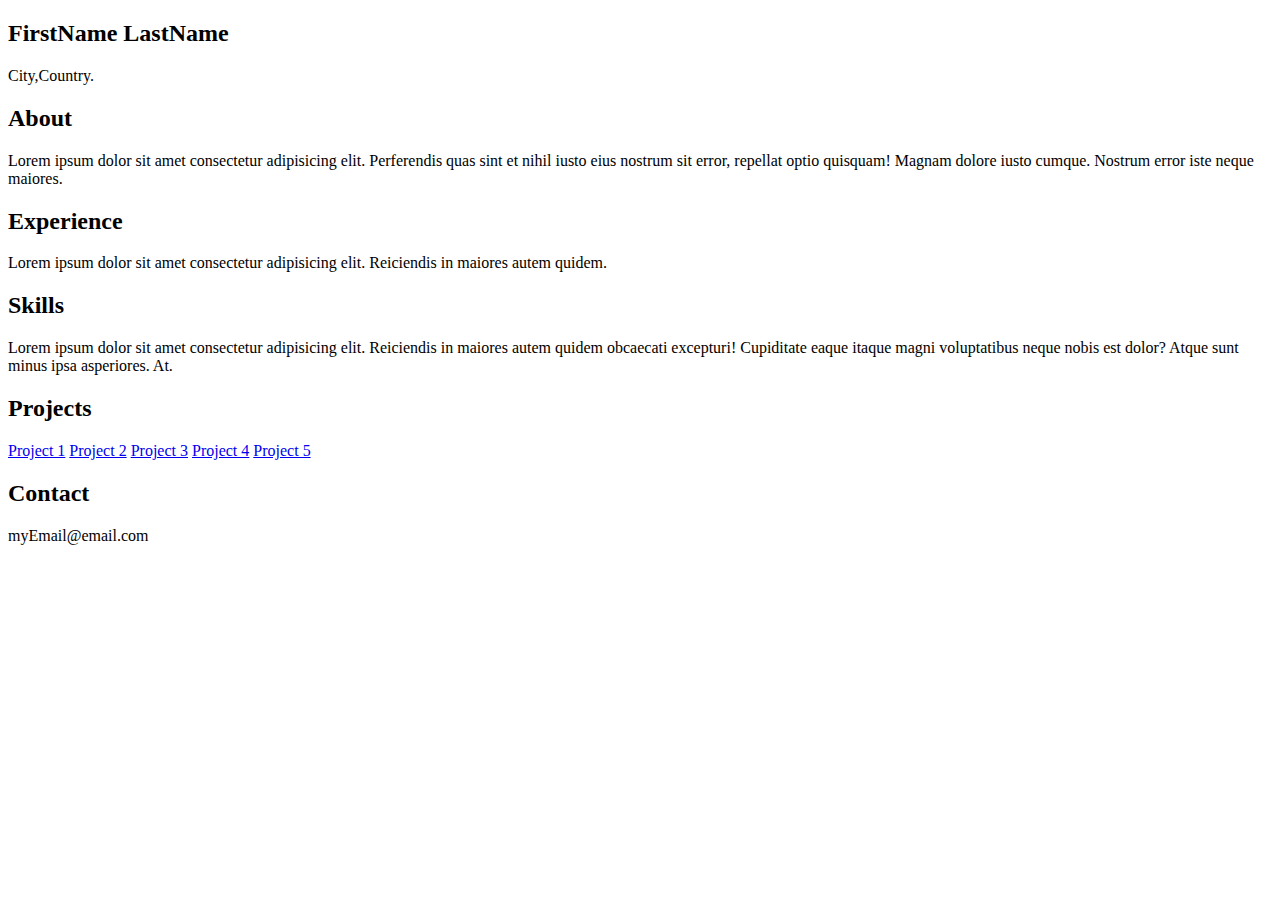
==== index.html @ 53503b28 "Create index.html" ====
<!DOCTYPE html>
<html lang="en">
<head>
    <meta charset="UTF-8">
    <meta name="viewport" content="width=device-width, initial-scale=1.0">
    <meta http-equiv="X-UA-Compatible" content="ie=edge">
    <link rel="stylesheet" href="https://use.fontawesome.com/releases/v5.4.1/css/all.css" integrity="sha384-5sAR7xN1Nv6T6+dT2mhtzEpVJvfS3NScPQTrOxhwjIuvcA67KV2R5Jz6kr4abQsz" crossorigin="anonymous">
    <link rel="stylesheet" href="style.css">
    <title>Your Name</title>
</head>
<body>
    <div class="grid-2">
        <div class="section-1">
            <i class="fas fa-code fa-5x white"></i>
            <h2>FirstName LastName</h2>
            <p>City,Country.</p>
            <a href="#"><i class="fab fa-twitter"></i></a>
            <a href="#"><i class="fab fa-linkedin"></i></a>
            <a href="#"><i class="fab fa-github"></i></a>
        </div>
        <div class="section-2">
            <h2>About</h2>
            <p>Lorem ipsum dolor sit amet consectetur adipisicing elit. Perferendis quas sint et nihil iusto eius nostrum sit error, repellat optio quisquam! Magnam dolore iusto cumque. Nostrum error iste neque maiores.</p>
            <h2>Experience</h2>
            <p>Lorem ipsum dolor sit amet consectetur adipisicing elit. Reiciendis in maiores autem quidem.</p>

            <h2>Skills</h2>
            <p>Lorem ipsum dolor sit amet consectetur adipisicing elit. Reiciendis in maiores autem quidem obcaecati excepturi! Cupiditate eaque itaque magni voluptatibus neque nobis est dolor? Atque sunt minus ipsa asperiores. At.</p>
            <h2>Projects</h2>
            <a href="#">Project 1</a>
            <a href="#">Project 2</a>
            <a href="#">Project 3</a>
            <a href="#">Project 4</a>
            <a href="#">Project 5</a>
            <h2>Contact</h2>
            <p>myEmail@email.com</p>
        </div>
    </div>
</body>
</html>
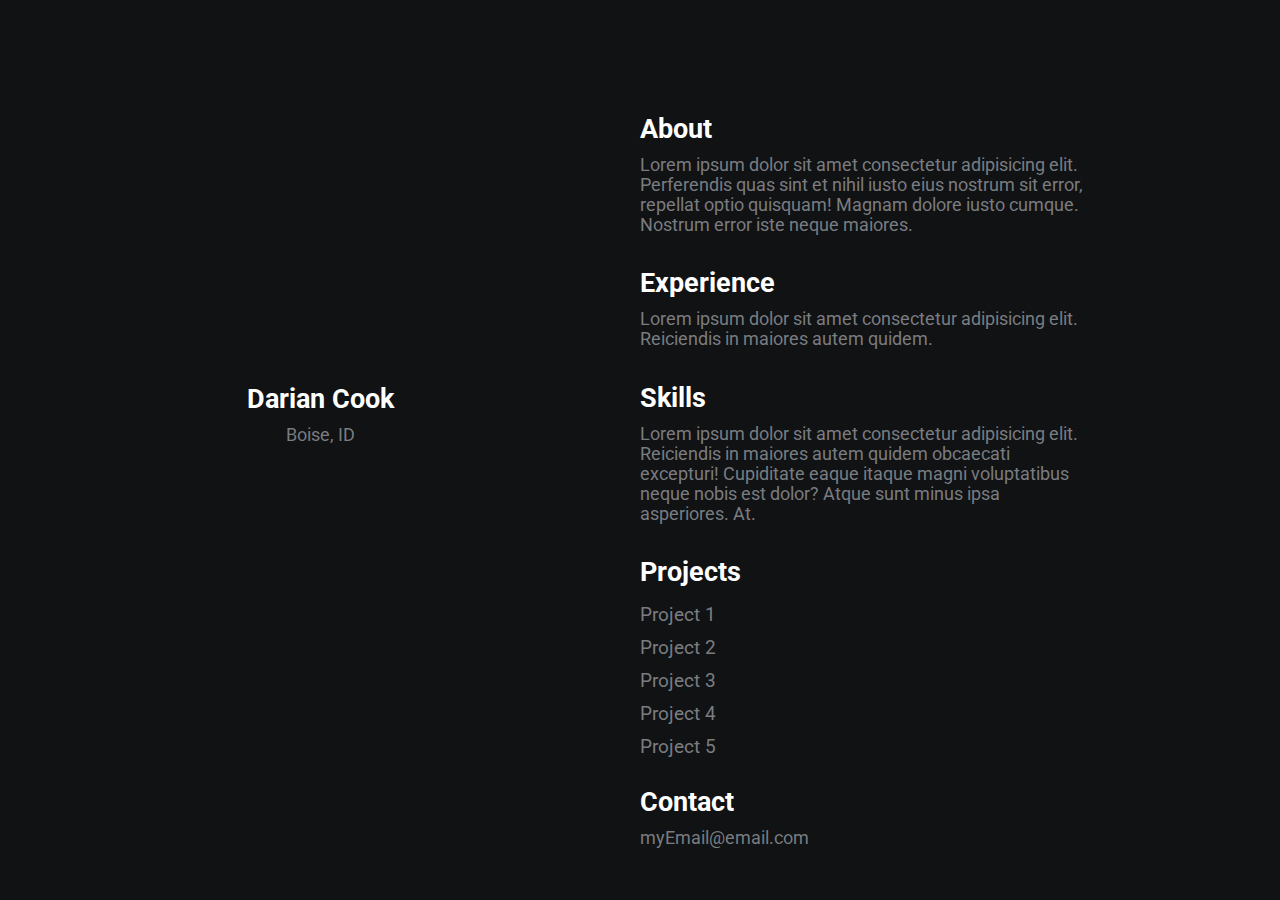
==== commit 50f96f70: "Update index.html" ====
--- a/index.html
+++ b/index.html
@@ -12,11 +12,10 @@
     <div class="grid-2">
         <div class="section-1">
             <i class="fas fa-code fa-5x white"></i>
-            <h2>FirstName LastName</h2>
-            <p>City,Country.</p>
-            <a href="#"><i class="fab fa-twitter"></i></a>
-            <a href="#"><i class="fab fa-linkedin"></i></a>
-            <a href="#"><i class="fab fa-github"></i></a>
+            <h2>Darian Cook</h2>
+            <p>Boise, ID</p>
+            <a href="www.linkedin.com/in/darian-cook-53204a189"><i class="fab fa-linkedin"></i></a>
+            <a href="https://github.com/dcook73"><i class="fab fa-github"></i></a>
         </div>
         <div class="section-2">
             <h2>About</h2>
--- a/style.css
+++ b/style.css
@@ -0,0 +1,104 @@
+/* global */
+@import url('https://fonts.googleapis.com/css?family=Roboto');
+
+.grid-2{
+    display: grid;
+    grid-template-columns: repeat(2,1fr);
+}
+
+body{
+    margin: 0;
+    padding: 0;
+    font-family: 'Roboto', sans-serif;
+    background-color: #101214;
+    color: #7A7C80;
+
+}
+
+h2,.white{
+    color: #fff;
+}
+
+a{
+    color: #7A7C80;
+    text-decoration: none;
+}
+/* section 1 */
+.section-1{
+    padding-top: 40vh;
+    text-align: center;
+}
+
+.section-1 p{
+    font-size: 1.1rem;
+    padding-bottom: 10px;
+    margin:0;
+}
+
+.section-1 h2{
+    font-size: 1.7rem;
+    margin-bottom: 10px;
+}
+
+.section-1 a{
+    font-size: 1.5rem;
+    padding: 10px;
+}
+/* section 2 */
+.section-2{
+    padding-top: 10vh;
+    width: 70%;
+}
+
+.section-2 h2{
+    font-size: 1.7rem;
+    margin-bottom: 10px;
+}
+
+.section-2 p{
+    font-size: 1.1rem;
+    padding-bottom: 10px;
+    margin:0;
+}
+
+.section-2 a{
+    display: block;
+    padding: 5px;
+    font-size: 1.2rem;
+    padding-left: 0;
+    width: 100px;
+}
+/* animations / utilities */
+.section-2 a:hover{
+    font-size: 1.3rem;
+    color: #fff;
+    cursor: pointer;
+    transition: 0.2s;
+}
+
+.section-1 a:hover{
+    color: #fff;
+    cursor: pointer;
+    transition: 0.3s;
+}
+
+.white:hover{
+    position: relative;
+    padding-left: 10px;
+}
+
+/* media queres */
+@media(max-width:780px){
+    .grid-2{
+        grid-template-columns: 1fr;
+    }
+    .section-1{
+        padding:0;
+        padding-top: 5rem;
+    }
+    .section-2{
+        padding: 0;
+        padding-left: 1.5rem;
+        padding-top: 2rem;
+    }
+}
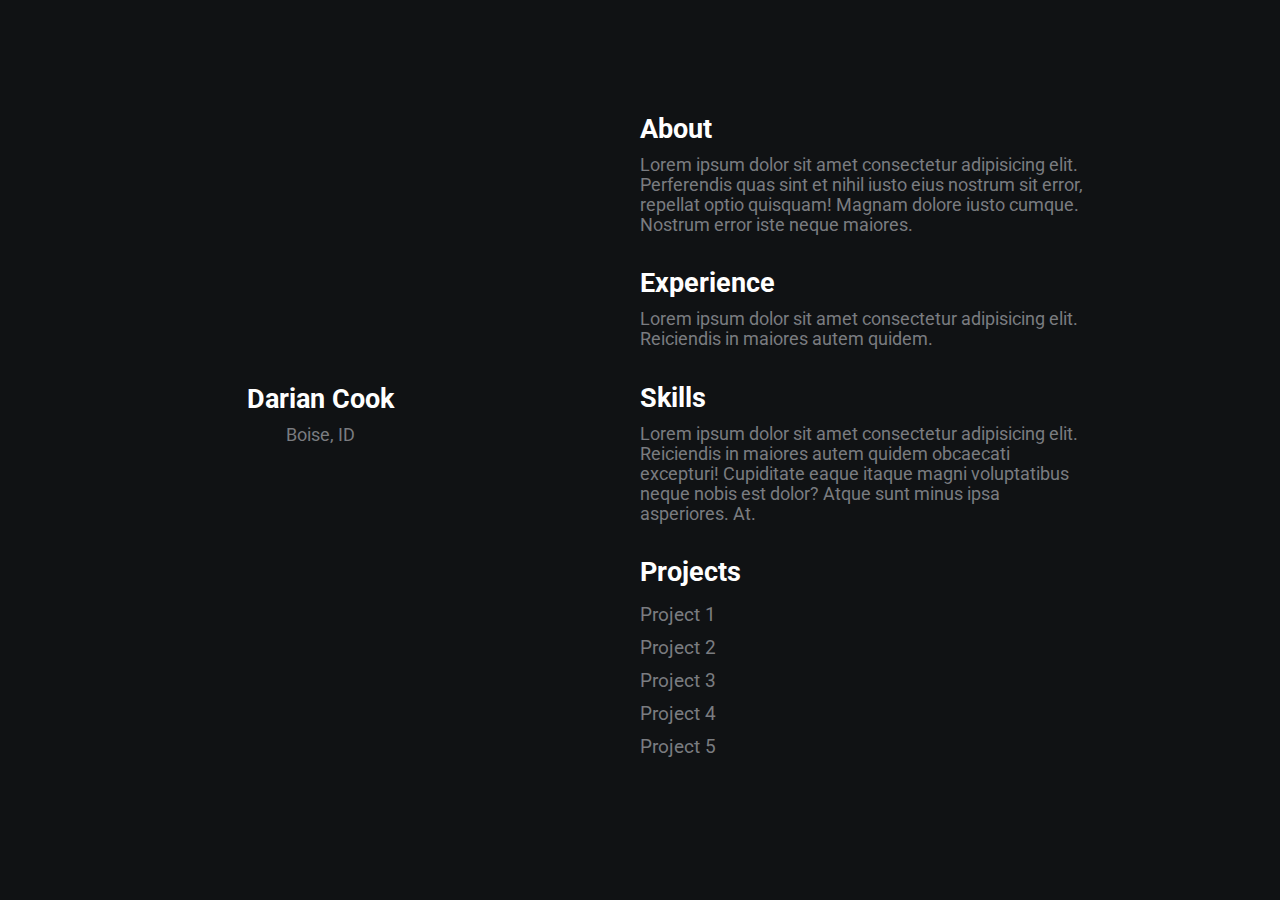
==== commit 873fae63: "Update index.html" ====
--- a/index.html
+++ b/index.html
@@ -6,7 +6,7 @@
     <meta http-equiv="X-UA-Compatible" content="ie=edge">
     <link rel="stylesheet" href="https://use.fontawesome.com/releases/v5.4.1/css/all.css" integrity="sha384-5sAR7xN1Nv6T6+dT2mhtzEpVJvfS3NScPQTrOxhwjIuvcA67KV2R5Jz6kr4abQsz" crossorigin="anonymous">
     <link rel="stylesheet" href="style.css">
-    <title>Your Name</title>
+    <title>Darian Cook Portfolio</title>
 </head>
 <body>
     <div class="grid-2">
@@ -14,7 +14,7 @@
             <i class="fas fa-code fa-5x white"></i>
             <h2>Darian Cook</h2>
             <p>Boise, ID</p>
-            <a href="www.linkedin.com/in/darian-cook-53204a189"><i class="fab fa-linkedin"></i></a>
+            <a href="https://www.linkedin.com/in/darian-cook-53204a189"><i class="fab fa-linkedin"></i></a>
             <a href="https://github.com/dcook73"><i class="fab fa-github"></i></a>
         </div>
         <div class="section-2">
@@ -31,8 +31,6 @@
             <a href="#">Project 3</a>
             <a href="#">Project 4</a>
             <a href="#">Project 5</a>
-            <h2>Contact</h2>
-            <p>myEmail@email.com</p>
         </div>
     </div>
 </body>
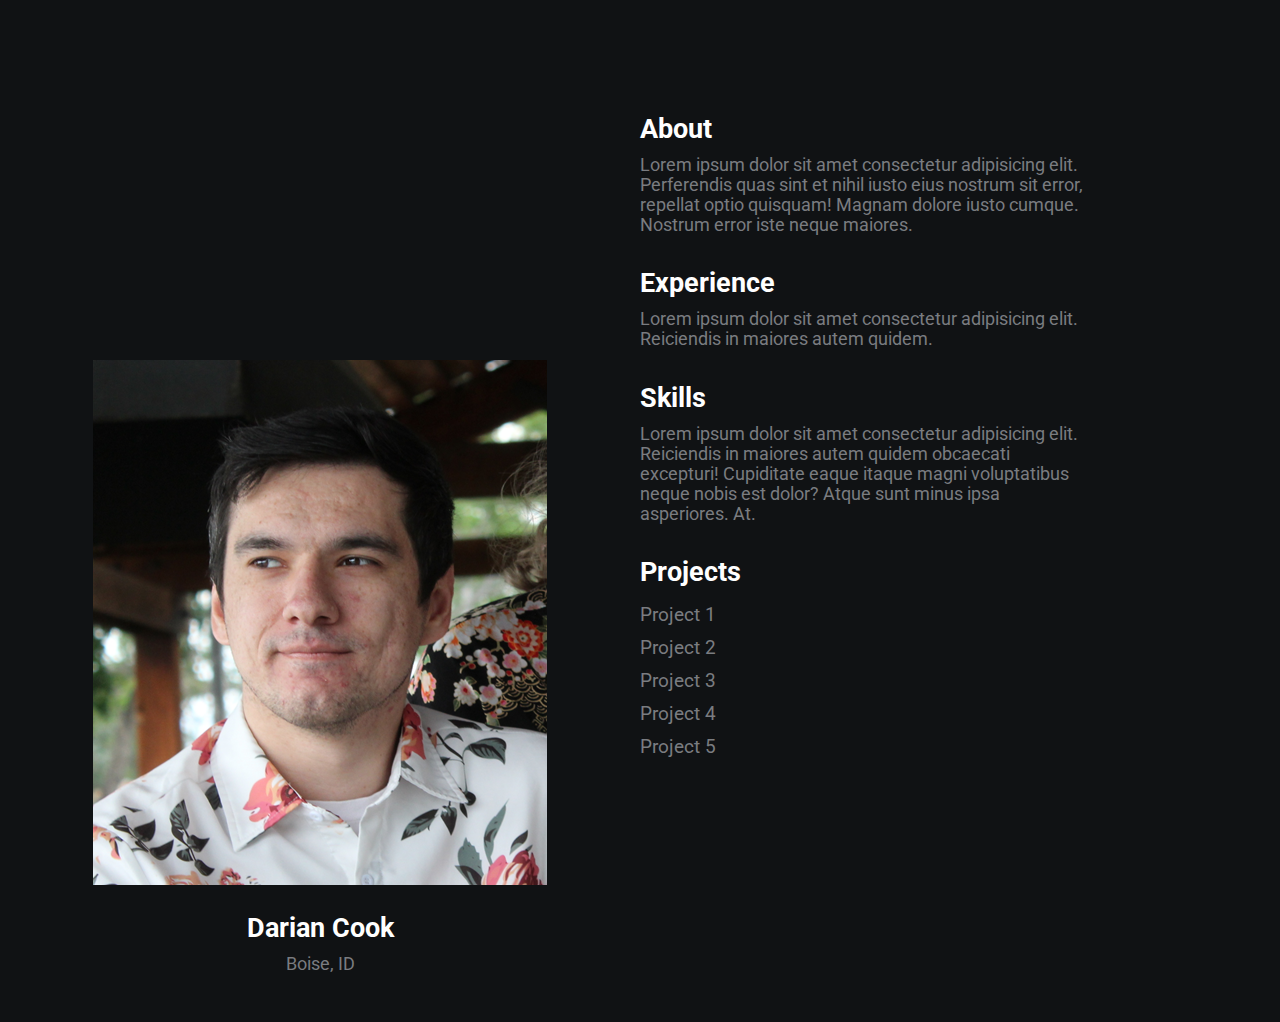
==== commit d33ffa4f: "Update index.html" ====
--- a/index.html
+++ b/index.html
@@ -12,6 +12,7 @@
     <div class="grid-2">
         <div class="section-1">
             <i class="fas fa-code fa-5x white"></i>
+            <img src="assets/face.png" alt="Darian Cook">
             <h2>Darian Cook</h2>
             <p>Boise, ID</p>
             <a href="https://www.linkedin.com/in/darian-cook-53204a189"><i class="fab fa-linkedin"></i></a>
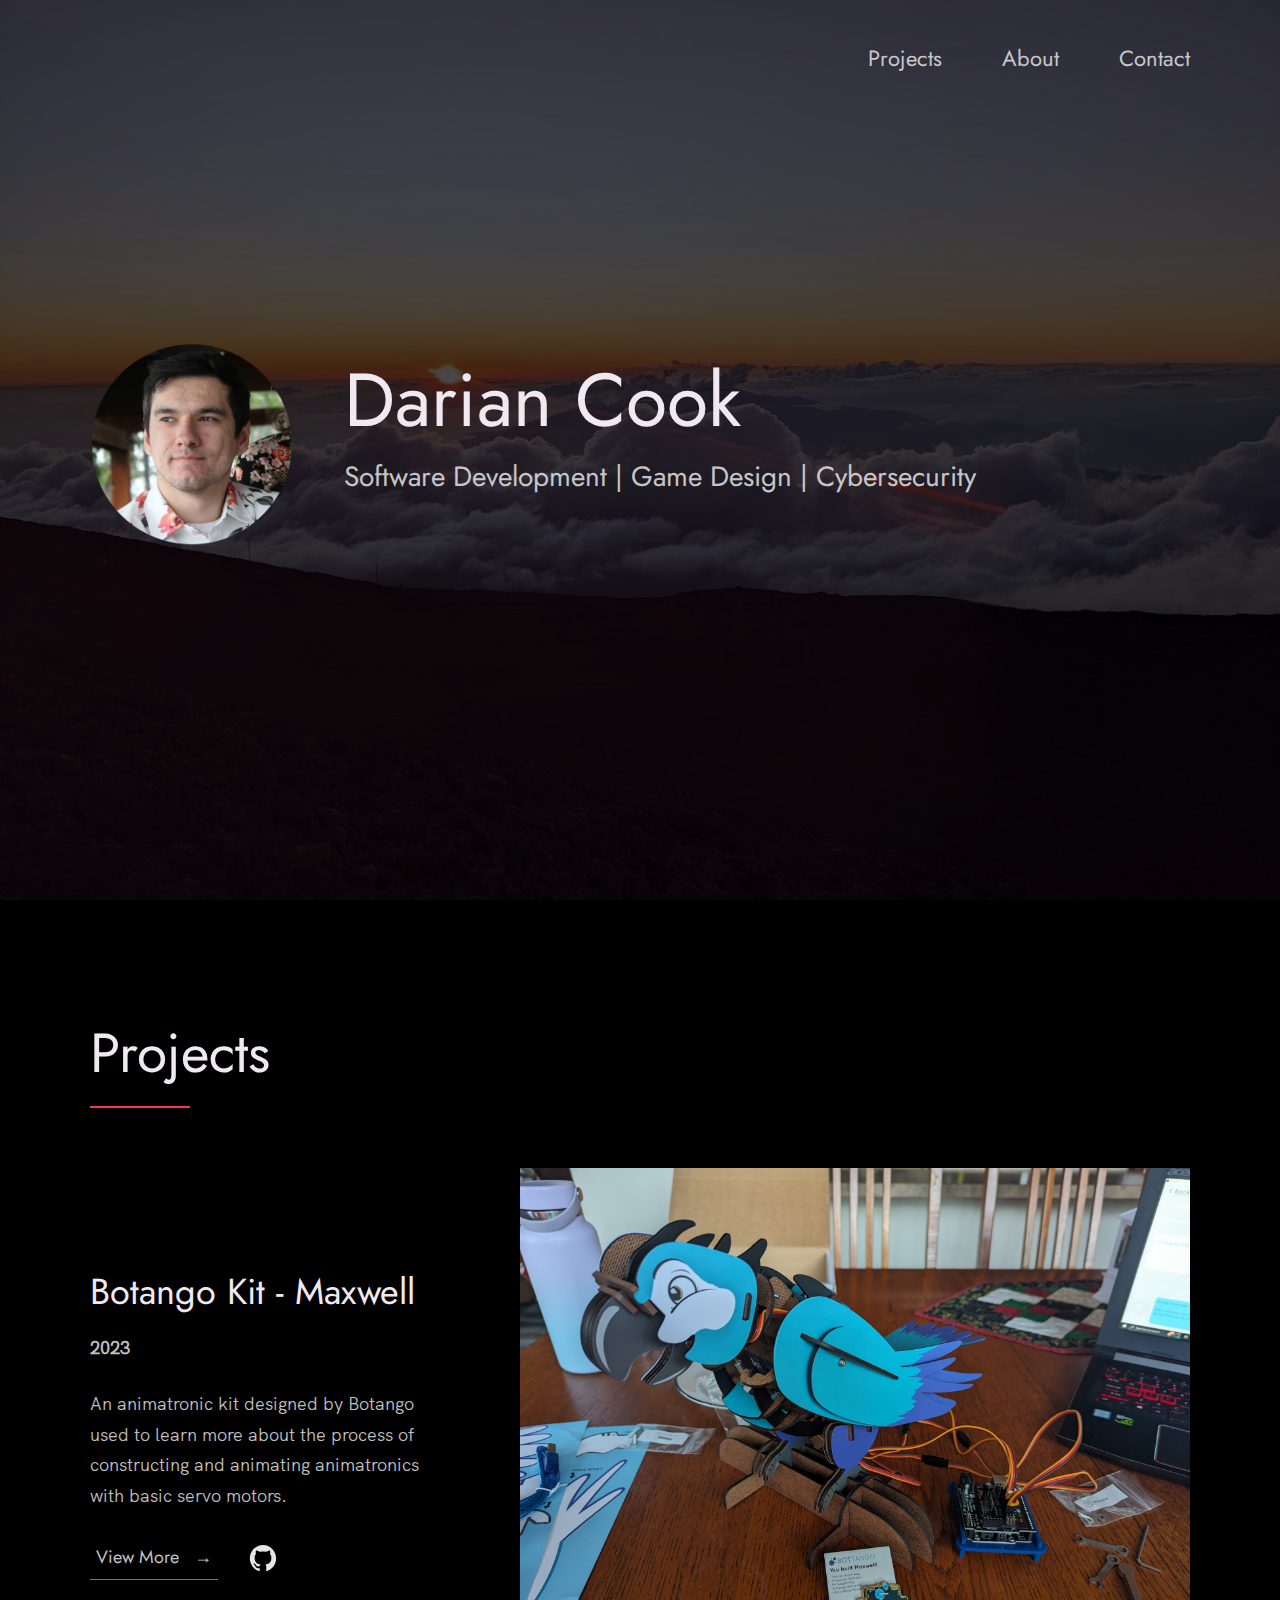
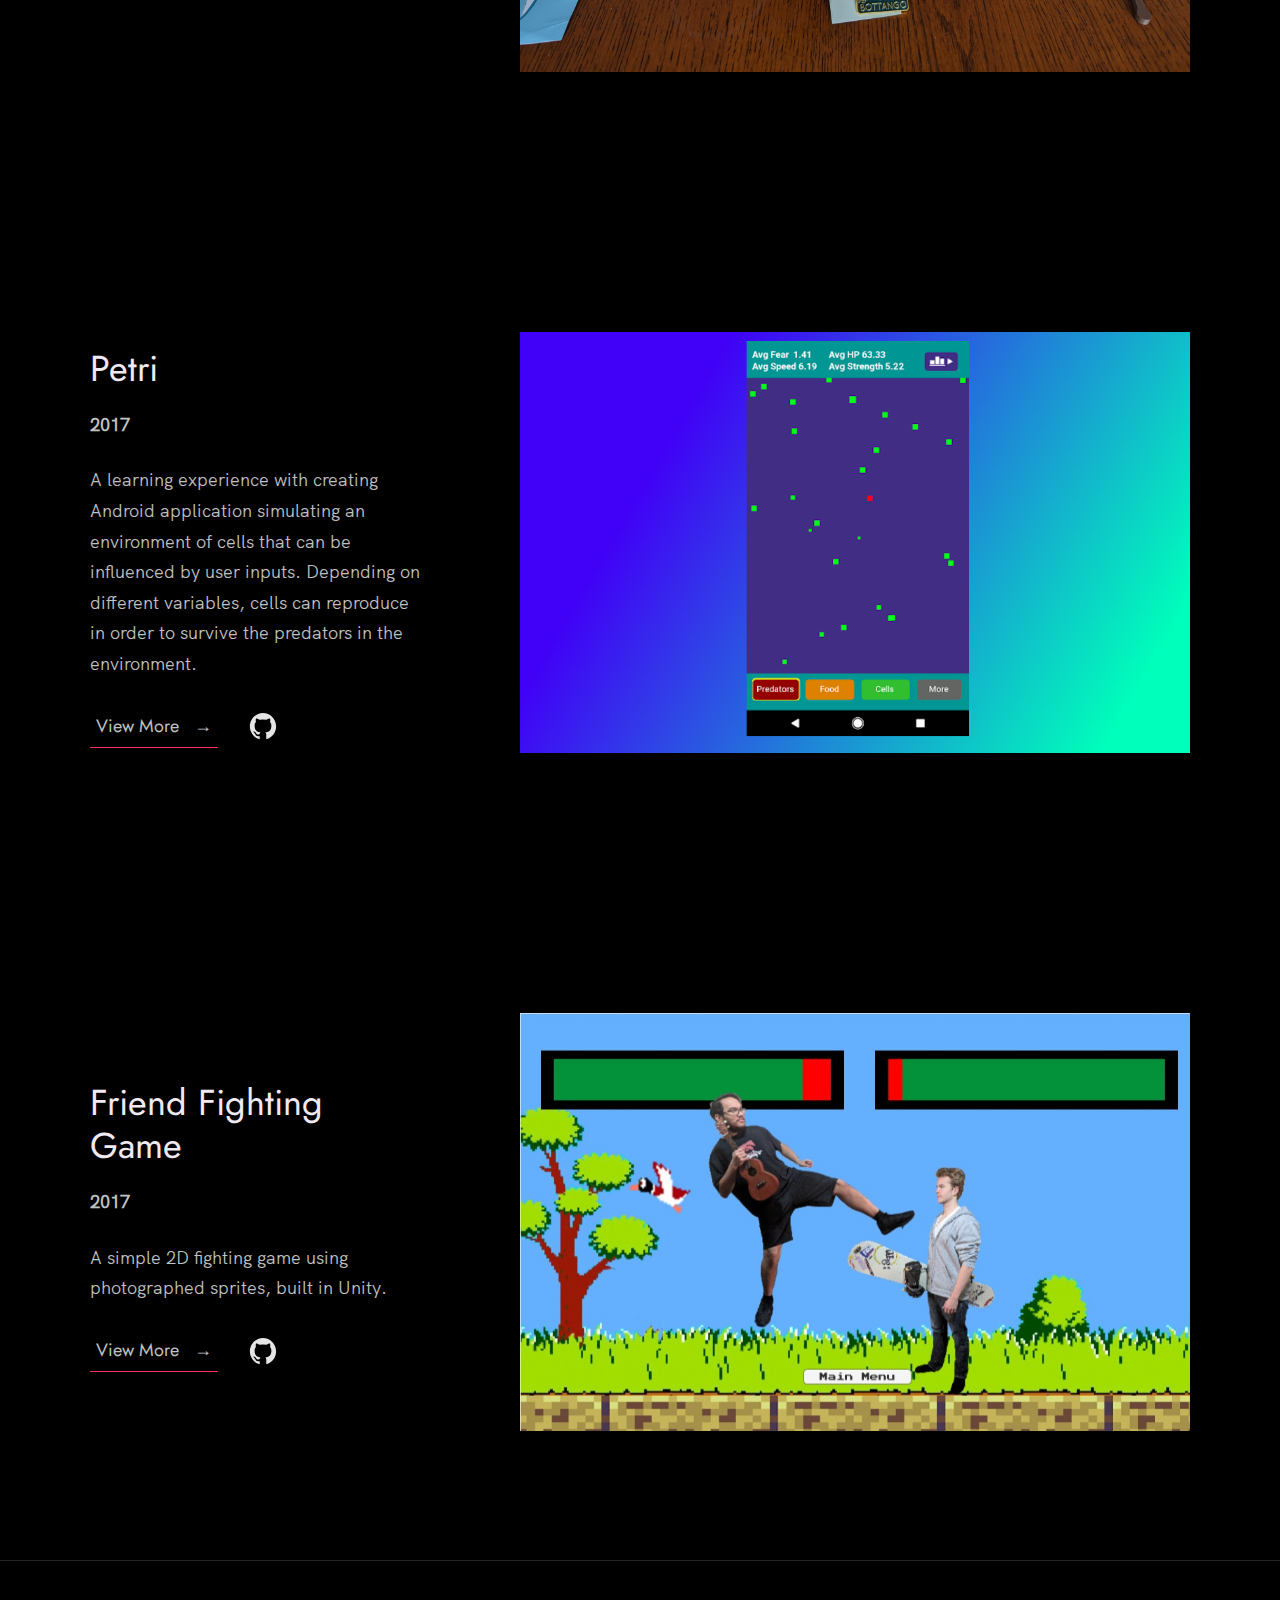
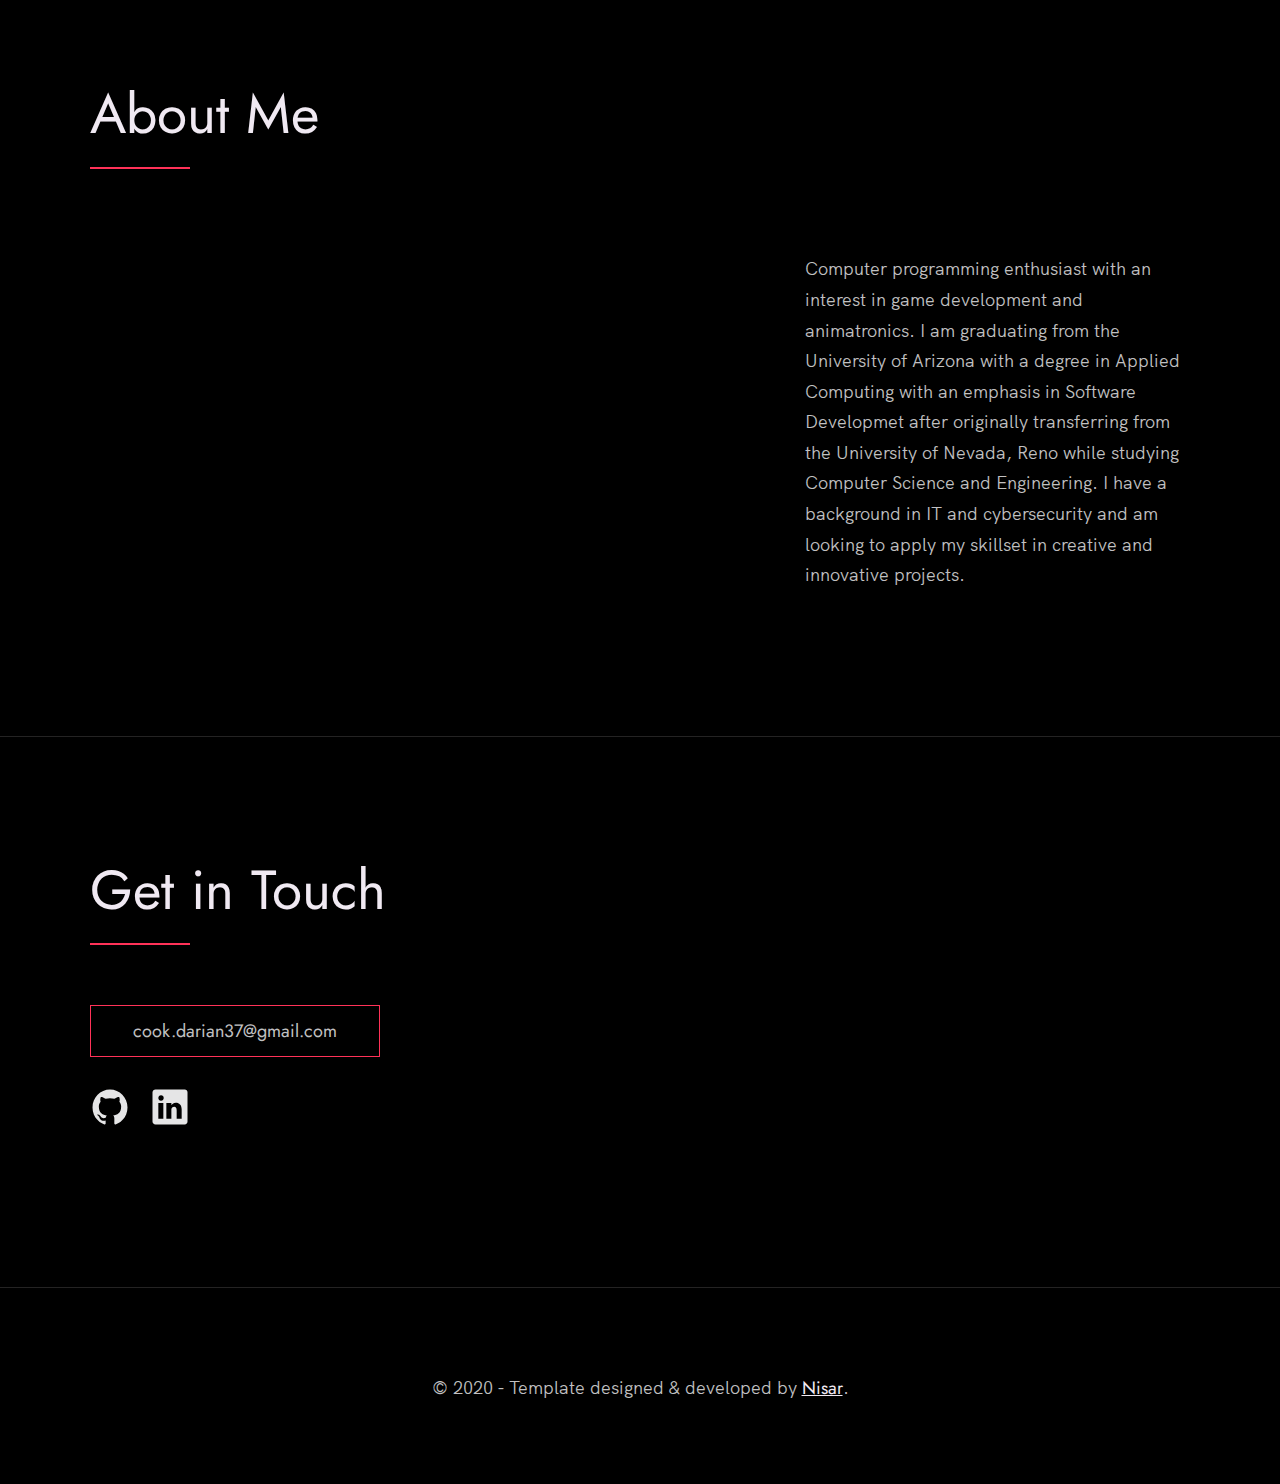
==== commit de44c39c: "Updated site template" ====
--- a/index.html
+++ b/index.html
@@ -1,38 +1,205 @@
 <!DOCTYPE html>
 <html lang="en">
+
 <head>
-    <meta charset="UTF-8">
-    <meta name="viewport" content="width=device-width, initial-scale=1.0">
-    <meta http-equiv="X-UA-Compatible" content="ie=edge">
-    <link rel="stylesheet" href="https://use.fontawesome.com/releases/v5.4.1/css/all.css" integrity="sha384-5sAR7xN1Nv6T6+dT2mhtzEpVJvfS3NScPQTrOxhwjIuvcA67KV2R5Jz6kr4abQsz" crossorigin="anonymous">
-    <link rel="stylesheet" href="style.css">
-    <title>Darian Cook Portfolio</title>
+  <meta charset="UTF-8" />
+  <meta name="viewport" content="width=device-width, initial-scale=1.0" />
+
+
+
+  <title>
+    Darian Cook
+  </title>
+
+  <link rel="stylesheet" href="index.css" />
 </head>
+
 <body>
-    <div class="grid-2">
-        <div class="section-1">
-            <i class="fas fa-code fa-5x white"></i>
-            <img src="assets/face.png" alt="Darian Cook">
-            <h2>Darian Cook</h2>
-            <p>Boise, ID</p>
-            <a href="https://www.linkedin.com/in/darian-cook-53204a189"><i class="fab fa-linkedin"></i></a>
-            <a href="https://github.com/dcook73"><i class="fab fa-github"></i></a>
+
+  <!-- ***** Header ***** -->
+
+  <header class="header" role="banner" id="top">
+    <div class="row">
+      <nav class="nav" role="navigation">
+        <ul class="nav__items">
+          <li class="nav__item"><a href="#work" class="nav__link">Projects</a></li>
+          <li class="nav__item">
+            <a href="#about" class="nav__link">About</a>
+          </li>
+          <li class="nav__item">
+            <a href="#contact" class="nav__link">Contact</a>
+          </li>
+        </ul>
+      </nav>
+    </div>
+    <div class="header__text-box row">
+      <div class="header__text">
+        <table>
+          <tr>
+          <td width="250px"><img src="assets/face.png" height="200px"></td>
+          <td><h1 class="heading-primary">
+            <span>Darian Cook</span>
+          </h1>
+         <p>Software Development | Game Design | Cybersecurity</p></td>
+         </tr>
+      </table>
+      </div>
+    </div>
+  </header>
+
+  <main role="main">
+
+    <!-- ***** Projects ***** -->
+
+    <section class="work" id="work">
+      <div class="row">
+        <h2>Projects</h2>
+        <div class="work__boxes">
+
+          <!-- Each div with the work__box class is a project. -->
+
+          <div class="work__box">
+            <div class="work__text">
+              <h3>Botango Kit - Maxwell</h3>
+              <h4>2023</h4>
+              <p>
+                An animatronic kit designed by Botango used to learn more about the process of constructing and animating animatronics with basic servo motors.
+              </p>
+             
+              <div class="work__links">
+                <a href="https://github.com/dcook73/Botango-Maxwell.git" class="link__text">
+                  View More <span>&rarr;</span>
+                </a>
+                <a href="https://github.com/dcook73/Botango-Maxwell.git" title="View More" target="_blank">
+                  <img src="./images/github.svg" class="work__code" alt="GitHub">
+                </a>
+              </div>
+            </div>
+            <div class="work__image-box">
+              <img src="images/Maxwell4.jpg" class="work__image" alt="Project 1" />
+            </div>
+          </div>
+
+          <div class="work__box">
+            <div class="work__text">
+              <h3>Petri</h3>
+              <h4>2017</h4>
+              <p>
+                A learning experience with creating Android application simulating an environment of cells that can be influenced by user inputs. Depending on different variables, cells can reproduce in order to survive the predators in the environment.
+              </p>
+
+              <div class="work__links">
+                <a href="https://github.com/dcook73/Petri.git" class="link__text">
+                  View More <span>&rarr;</span>
+                </a>
+                <a href="#">
+                  <img src="./images/github.svg" class="work__code" title="View More" alt="GitHub">
+                </a>
+              </div>
+            </div>
+            <div class="work__image-box">
+              <img src="./images/Petri.png" class="work__image" alt="Project 1" />
+            </div>
+          </div>
+
+          <div class="work__box">
+            <div class="work__text">
+              <h3>Friend Fighting Game</h3>
+              <h4>2017</h4>
+              <p>
+                A simple 2D fighting game using photographed sprites, built in Unity.
+              </p>
+    
+              <div class="work__links">
+                <a href="https://github.com/dcook73/Friend-Fighting-Game" class="link__text">
+                  View More <span>&rarr;</span>
+                </a>
+                <a href="https://github.com/dcook73/Friend-Fighting-Game">
+                  <img src="./images/github.svg" class="work__code" title="View More" alt="GitHub">
+                  
+                </a>
+              </div>
+            </div>
+            <div class="work__image-box">
+              <img src="./images/ffg.jpg" class="work__image" alt="Project 3" />
+            </div>
+          </div>
         </div>
-        <div class="section-2">
-            <h2>About</h2>
-            <p>Lorem ipsum dolor sit amet consectetur adipisicing elit. Perferendis quas sint et nihil iusto eius nostrum sit error, repellat optio quisquam! Magnam dolore iusto cumque. Nostrum error iste neque maiores.</p>
-            <h2>Experience</h2>
-            <p>Lorem ipsum dolor sit amet consectetur adipisicing elit. Reiciendis in maiores autem quidem.</p>
-
-            <h2>Skills</h2>
-            <p>Lorem ipsum dolor sit amet consectetur adipisicing elit. Reiciendis in maiores autem quidem obcaecati excepturi! Cupiditate eaque itaque magni voluptatibus neque nobis est dolor? Atque sunt minus ipsa asperiores. At.</p>
-            <h2>Projects</h2>
-            <a href="#">Project 1</a>
-            <a href="#">Project 2</a>
-            <a href="#">Project 3</a>
-            <a href="#">Project 4</a>
-            <a href="#">Project 5</a>
+      </div>
+    </section>
+
+
+    <!-- ***** About ***** -->
+
+    <section class="about" id="about">
+      <div class="row">
+        <h2>About Me</h2>
+        <div class="about__content">
+          <div class="about__text">
+            <p>
+              Computer programming enthusiast with an interest in game development and animatronics. I am graduating from the University of Arizona with a degree in Applied Computing with an emphasis in Software Developmet after originally transferring
+              from the University of Nevada, Reno while studying Computer Science and Engineering. I have a background in IT and cybersecurity and am looking to apply my skillset in creative and innovative projects.
+            </p>
+
+          </div>
+
+          <div class="about__photo-container">
+            <!-- Add a nice photo of yourself -->
+            <img class="about__photo" src="" alt="" />
+          </div>
         </div>
-    </div>
+      </div>
+    </section>
+  </main>
+
+  <!-- ***** Contact ***** -->
+
+  <section class="contact" id="contact">
+    <div class="row">
+      <h2>Get in Touch</h2>
+      <div class="contact__info">
+        <a href="mailto:cook.darian37@gmail.com" class="btn">cook.darian37@gmail.com</a>
+        <ul class="footer__social-links">
+        <li class="footer__social-link-item">
+          <a href="https://github.com/dcook73/" title="Link to Github Profile">
+            <img src="./images/github.svg" class="footer__social-image" alt="Github">
+          </a>
+        </li>
+        <li class="footer__social-link-item">
+          <a href="https://www.linkedin.com/in/darian-cook-53204a189">
+            <img src="./images/linkedin.svg" title="Link to Linkedin Profile" class="footer__social-image" alt="Linkedin">
+          </a>
+        </li>
+      </ul>
+      </div>
+      
+    </div>
+  </section>
+
+  <!-- ***** Footer ***** -->
+
+  <footer role="contentinfo" class="footer">
+    <div class="row">
+      <!-- Update the links to point to your accounts -->
+
+
+      <!-- If you give me some credit by keeping the below paragraph, will be huge for me 😊 Thanks. -->
+      <p>
+        &copy; 2020 - Template designed & developed by <a href="https://nisar.dev" class="link">Nisar</a>.
+      </p>
+      <div class="footer__github-buttons">
+        <iframe
+          src="https://ghbtns.com/github-btn.html?user=nisarhassan12&repo=portfolio-template&type=watch&count=true"
+          frameborder="0" scrolling="0" width="170" height="20" title="Watch Portfolio Template on GitHub">
+        </iframe>
+      </div>
+    </div>
+  </footer>
+
+  <a href="#top" class="back-to-top" title="Back to Top">
+    <img src="./images/arrow-up.svg" alt="Back to Top" class="back-to-top__image"/>
+  </a>
+  <script src="./index.js"></script>
 </body>
-</html>
+
+</html>--- a/index.css
+++ b/index.css
@@ -0,0 +1,613 @@
+/* --------------------------------------- */
+/* ----- Basic Setup ----- */
+/* --------------------------------------- */
+
+@font-face {
+    font-family: 'Hk Grotesk';
+    font-style: normal;
+    font-weight: 400;
+    src: url('./fonts/HKGrotesk-Regular.woff') format('woff');
+}
+
+@font-face {
+    font-family: 'Jost';
+    font-style: normal;
+    font-weight: 400;
+    src: url('./fonts/Jost-Regular.ttf') format('woff');
+}
+
+* {
+    margin: 0;
+    padding: 0;
+    box-sizing: inherit;
+}
+
+:root {
+    --font-size-small: 1.8rem;
+    --font-size-normal: 2.2rem;
+    --font-size-medium: 2.8rem;
+    --font-size-medium-1: 3.6rem;
+    --font-size-large: 5.5rem;
+    --font-size-huge: 7.5rem;
+    --font-stack: 'Hk Grotesk', sans-serif;
+
+    --line-height-normal: 1.7;
+    --line-height-small: 1.2;
+
+    --black: #000;
+    --pink: #ff3258;
+    --white: #f0e9f2;
+    --white-1: #e5e5e6da;
+
+
+    --container-max-width: 1180px;
+    --container-normal-width: 800px;
+    --container-medium-width: 700px; 
+    --container-small-width: 500px;
+
+    --gutter-huge: 12rem;
+    --gutter-medium: 6rem;
+    --gutter-normal: 3rem;
+    --gutter-small-1: 2.5rem;
+    --gutter-small: 2rem;
+
+    --border-light: 1px solid rgb(36, 35, 35);
+}
+
+html {
+    font-size: 62.5%; /* (16/10)*100 = 62.5% => 1rem = 10px */
+    box-sizing: border-box;
+    scroll-behavior: smooth;
+}
+
+@media(max-width: 1000px) {
+    html {
+        font-size: 52%;
+    }
+}
+
+body {
+    font-size: var(--font-size-small);
+    font-family: var(--font-stack);
+    font-weight: 400;
+    color: var(--white-1);
+    line-height: var(--line-height-normal);
+    background: var(--black);
+    overflow-x: hidden;
+}
+
+.row {
+    max-width: var(--container-max-width);
+    margin: 0 auto;
+}
+
+@media(max-width: 1340px) {
+    .row {
+        max-width: 1100px;
+    }
+}
+
+@media(max-width: 1240px) {
+    .row {
+        padding: 0 var(--gutter-medium);
+    }
+}
+
+@media(max-width: 600px) {
+    .row {
+        padding: 0 var(--gutter-normal);
+    }
+}
+
+@media(max-width: 600px) {
+    .row {
+        padding: 0 var(--gutter-small);
+    }
+}
+
+section {
+    padding: var(--gutter-huge) 0;
+    border-bottom: var(--border-light);
+}
+
+img {
+    object-fit: contain;
+    max-width: 100%;
+}
+
+/* --------------------------------------- */
+/* ----- Headlines and Paragraphs ----- */
+/* --------------------------------------- */
+
+h1,
+h2,
+h3 {
+    font-family: 'Jost', sans-serif;
+    font-weight: 400;
+    line-height: var(--line-height-small);
+    color: var(--white);
+}
+
+.heading-primary {
+    line-height: 1;
+    font-size: var(--font-size-huge);
+    font-weight: 400;
+}
+
+@media(max-width: 900px) {
+    .heading-primary {
+        font-size: 6.5rem;
+    }
+}
+
+h2 {
+    font-size: var(--font-size-large);
+    margin-bottom: var(--gutter-medium);
+}
+
+h2::after {
+    content: '';
+    display: block;
+    height: 2px;
+    width: 10rem;
+    background: var(--pink);
+    margin: var(--gutter-small) 0;
+}
+
+h3 {
+    font-size: var(--font-size-medium-1);
+    margin-bottom: var(--gutter-small);
+}
+
+@media(max-width: 500px) {
+    .heading-primary {
+        font-size: var(--font-size-large);
+    }
+
+    h2 {
+        font-size: var(--font-size-medium-1);
+    }
+
+    h3 {
+        font-size: var(--font-size-medium);
+    }
+}
+
+p {
+    margin: var(--gutter-small-1) 0;
+}
+
+@media(max-width: 900px) {
+    p { 
+        max-width: var(--container-small-width);
+    }
+}
+
+/* --------------------------------------- */
+/* ----- Buttons and Links ----- */
+/* --------------------------------------- */
+
+a {
+    color: var(--white);
+    font-weight: 400;
+    font-family: 'Jost', sans-serif;
+    transition: all .2s;
+    outline: 2px solid transparent;
+}
+
+::-moz-focus-inner {
+    border: 0;
+}
+
+button:focus,
+a:focus {
+    outline: 2px solid var(--pink);
+}
+
+body:not(.user-is-tabbing) button:focus,
+body:not(.user-is-tabbing) a:focus {
+    outline: none;
+}
+
+.link:hover {
+    color: var(--pink);
+}
+
+.btn {
+    position: relative;
+    display: inline-block;
+    padding: 1rem 4.2rem;
+    text-decoration: none;
+    color: inherit;
+    border: 1px solid  var(--pink);
+    font-weight: 400;
+}
+
+.btn:focus {
+    outline: none;
+}
+
+.btn::after {
+    content: '';
+    display: block;
+    position: absolute;
+    top: 0;
+    left: 0;
+    right: 100%;
+    background: var(--white);
+    height: 100%;
+    z-index: -1;
+    transition: all 0.2s cubic-bezier(1, 0.68, 0.16, 0.9);
+}
+
+.btn:hover::after,
+.btn:focus::after {
+    right: 0;
+    background: var(--pink);
+}
+
+.btn--pink {
+    background: var(--pink);
+    transition: all 0.2s;
+}
+
+.btn--pink::after {
+    display: none;
+}
+
+.btn--pink:hover,
+.btn--pink:focus {
+    background: transparent;
+}
+
+.link__text {
+    position: relative;
+    display: inline-block;
+    padding: .6rem;
+    color: inherit;
+    text-decoration: none;
+    border-bottom: 1px solid var(--pink);
+}
+
+.link__text::after {
+    content: '';
+    display: block;
+    position: absolute;
+    top: 0;
+    left: 0;
+    right: 100%;
+    background: var(--white);
+    height: 100%;
+    z-index: -1;
+    transition: all 0.2s cubic-bezier(1, 0.68, 0.16, 0.9);
+}
+
+.link__text:focus {
+    outline: none;
+}
+
+.link__text:hover::after,
+.link__text:focus:after {
+    right: 0;
+    background: var(--pink);
+}
+
+.link__text span {
+    padding-left: 1rem;
+    font-family: sans-serif;
+}
+
+/* ----- Back to Top ----- */
+
+.back-to-top {
+    position: fixed;
+    bottom: 4rem;
+    right: 4rem;
+    display: flex;
+    justify-content: center;
+    align-items: center;
+    height: 5.5rem;
+    width: 5.5rem;
+    background-color: var(--pink);
+    border-radius: 50%;
+    z-index: 10;
+    visibility: hidden;
+    transition: all .4s;
+}
+
+.back-to-top__image {
+    height: 70%;
+}
+
+@media(max-width: 900px) {
+    .back-to-top {
+        right: 2rem;
+    }
+}
+
+@media(max-width: 500px) {
+    .back-to-top {
+        right: 1rem;
+    }
+}
+
+/* --------------------------------------- */
+/* ----- Navigation ----- */
+/* --------------------------------------- */
+
+.nav {
+    display: flex;
+    justify-content: flex-end;
+    padding: var(--gutter-normal) 0;
+}
+
+.nav__items {
+    display: flex;
+    list-style: none;
+}
+
+.nav__item:not(:last-child) {
+    margin-right: var(--gutter-medium);
+}
+
+@media(max-width: 500px) {
+    .nav {
+        justify-content: center;
+    }
+}
+
+@media(max-width: 400px) {
+    .nav__item:not(:last-child) {
+        margin-right: var(--gutter-normal);
+    }
+}
+
+@media(max-width: 300px) {
+    .nav {
+        font-size: var(--font-size-small);
+    }
+}
+
+.nav__link {
+    position: relative;
+    display: inline-block;
+    padding: 1rem 0;
+    text-decoration: none;
+    color: inherit;
+    transition: all .2s;
+}
+
+.nav__link::after {
+    content: '';
+    position: absolute;
+    bottom: 0;
+    left: 0;
+    right: 100%;
+    display: inline-block;
+    height: 1rem;
+    background: var(--white);
+    transition: all 0.25s cubic-bezier(1, 0.68, 0.16, 0.9);
+}
+
+.nav__link:hover {
+    color: var(--pink);
+}
+
+.nav__link:hover::after {
+    right: 0;
+    height: 2px;
+    background: var(--pink);
+}
+
+/* --------------------------------------- */
+/* ----- Header ----- */
+/* --------------------------------------- */
+
+.header {
+    background: linear-gradient(rgba(0,0,0, .1), rgba(0,0,0, .4)), 
+        url('./images/header.jpg');
+    height: 100vh;
+    background-size: cover;
+    background-position: center;
+    background-attachment: fixed;
+    font-size: var(--font-size-normal);
+}
+
+.header__text {
+    position: absolute;
+    top: 50%;
+    transform: translateY(-50%);
+}
+
+.header__text p {
+    margin: 1.5rem 0 3.5rem;
+    max-width: var(--container-medium-width);
+    font-family: 'Jost', sans-serif;
+    font-size: var(--font-size-medium);
+}
+
+@media(max-width: 500px) {
+    .header {
+        text-align: center;
+    }
+
+    .header__text p {
+        transform: scale(.8);
+    }
+}
+
+/* --------------------------------------- */
+/* ----- Work ----- */
+/* --------------------------------------- */
+
+.work__box {
+    display: flex;
+    align-items: center;
+}
+
+@media(max-width: 900px) {
+    .work__box {
+        align-items: initial;
+        flex-direction: column-reverse;
+    }
+}
+
+.work__box:not(:last-child) {
+    margin-bottom: 25rem;
+}
+
+@media(max-width: 500px) {
+    .work__box:not(:last-child) {
+        margin-bottom: 20rem;
+    }
+}
+
+.work__links {
+    display: flex;
+    align-items: center;
+}
+
+.work__text {
+    flex: 0 0 30%;
+}
+
+.work__list {
+    /* list-style-type: square; */
+    list-style-position: inside;
+    margin-bottom: var(--gutter-normal);
+}
+
+.work__code {
+    display: block;
+    height: 3rem;
+    margin-left: var(--gutter-normal);
+    transition: all .3s;
+}
+
+.work__code:hover {
+    transform: scale(1.2);
+}
+
+.work__image-box {
+    margin-bottom: var(--gutter-normal);
+}
+
+@media(min-width: 901px) {
+    .work__image-box {
+        flex: 1;
+        margin: 0 0 0 10rem;
+    }
+}
+
+@media(max-width: 900px) {
+    .work__code {
+        height: 4rem;
+    }
+}
+
+/* --------------------------------------- */
+/* ----- Clients ----- */
+/* --------------------------------------- */
+
+.client__logos {
+    display: flex;
+    justify-content: space-between;
+    filter: invert(100%) grayscale(100%) opacity(.8);
+}
+
+.client__logo {
+    height: 6.5rem;
+    max-width: 18rem;
+}
+
+@media(max-width: 1240px) {
+    .client__logos {
+        overflow-x: scroll;
+        padding: var(--gutter-normal);
+    }
+
+    .client__logo:not(:last-of-type) {
+        margin-right: var(--gutter-medium);
+    }
+}
+
+/* --------------------------------------- */
+/* ----- About ----- */
+/* --------------------------------------- */
+
+.about__content {
+    display: flex;
+    flex-direction: row-reverse;
+    align-items: center;
+}
+
+@media(max-width: 900px) {
+    .about__content {
+        flex-direction: column-reverse;
+        align-items: initial;
+    }
+}
+
+.about__photo-container {
+    margin-bottom: var(--gutter-normal);
+}
+
+@media(min-width: 901px) {
+    .about__text {
+        flex: 0 0 35%;
+    }
+    
+    .about__photo-container {
+        flex: 1;
+        margin: 0 var(--gutter-huge) 0 0;
+    }
+}
+
+/* --------------------------------------- */
+/* ----- Contact ----- */
+/* --------------------------------------- */
+
+.contact__info {
+    max-width: var(--container-medium-width);
+}
+
+/* --------------------------------------- */
+/* ----- Footer ----- */
+/* --------------------------------------- */
+
+.footer {
+    text-align: center;
+    padding: var(--gutter-medium) 0 var(--gutter-normal);
+}
+
+.footer__social-links {
+    display: flex;
+    justify-content: left;
+    padding: var(--gutter-normal) 0;
+    list-style: none;
+}
+
+.footer__social-link-item:not(:last-of-type) {
+    margin-right: var(--gutter-small);
+}
+
+.footer__social-image {
+    height: 4rem;
+}
+
+.footer__github-buttons {
+    display: flex;
+    justify-content: center;
+}
+
+.footer__github-buttons iframe {
+    height: 2.5rem;
+    width: 84px;
+    transform: translateY(3px);
+}
+
+@media(max-width: 500px) {
+    .footer {
+        padding: var(--gutter-medium) 0;
+    } 
+}
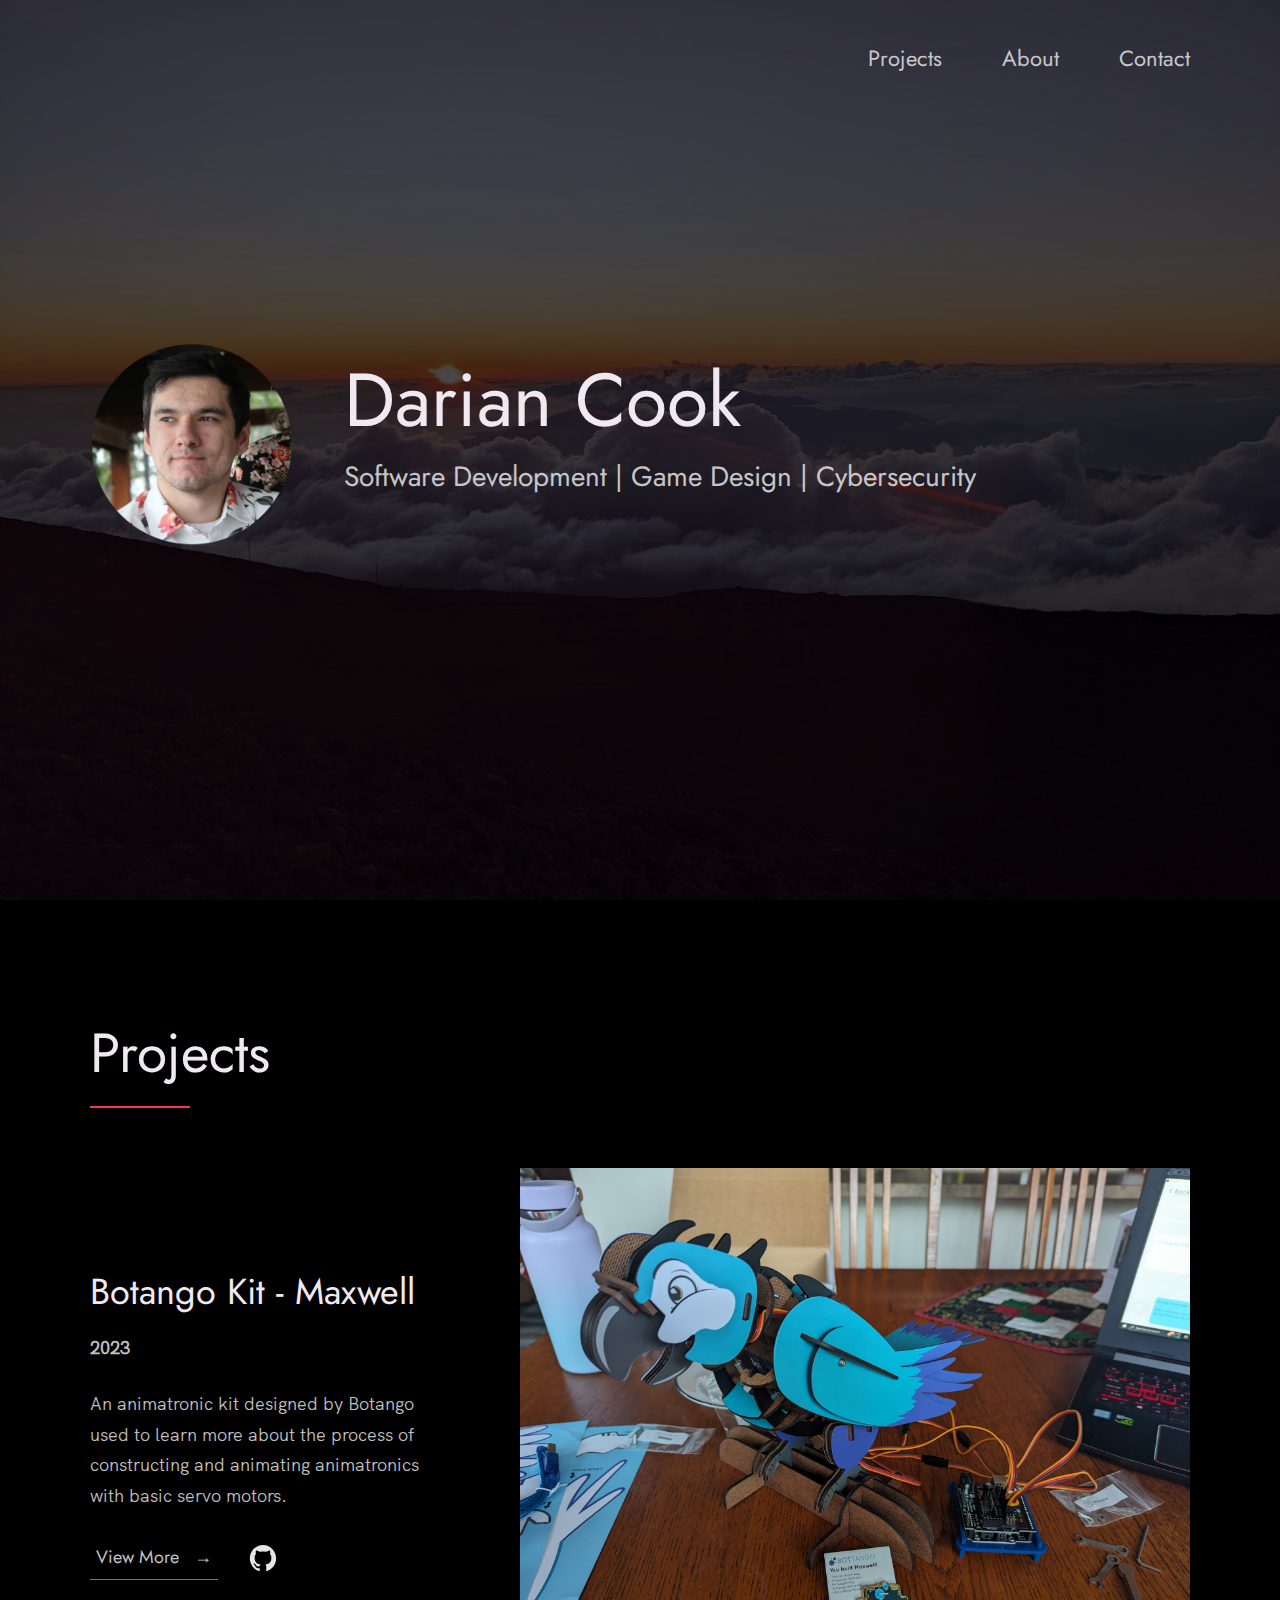
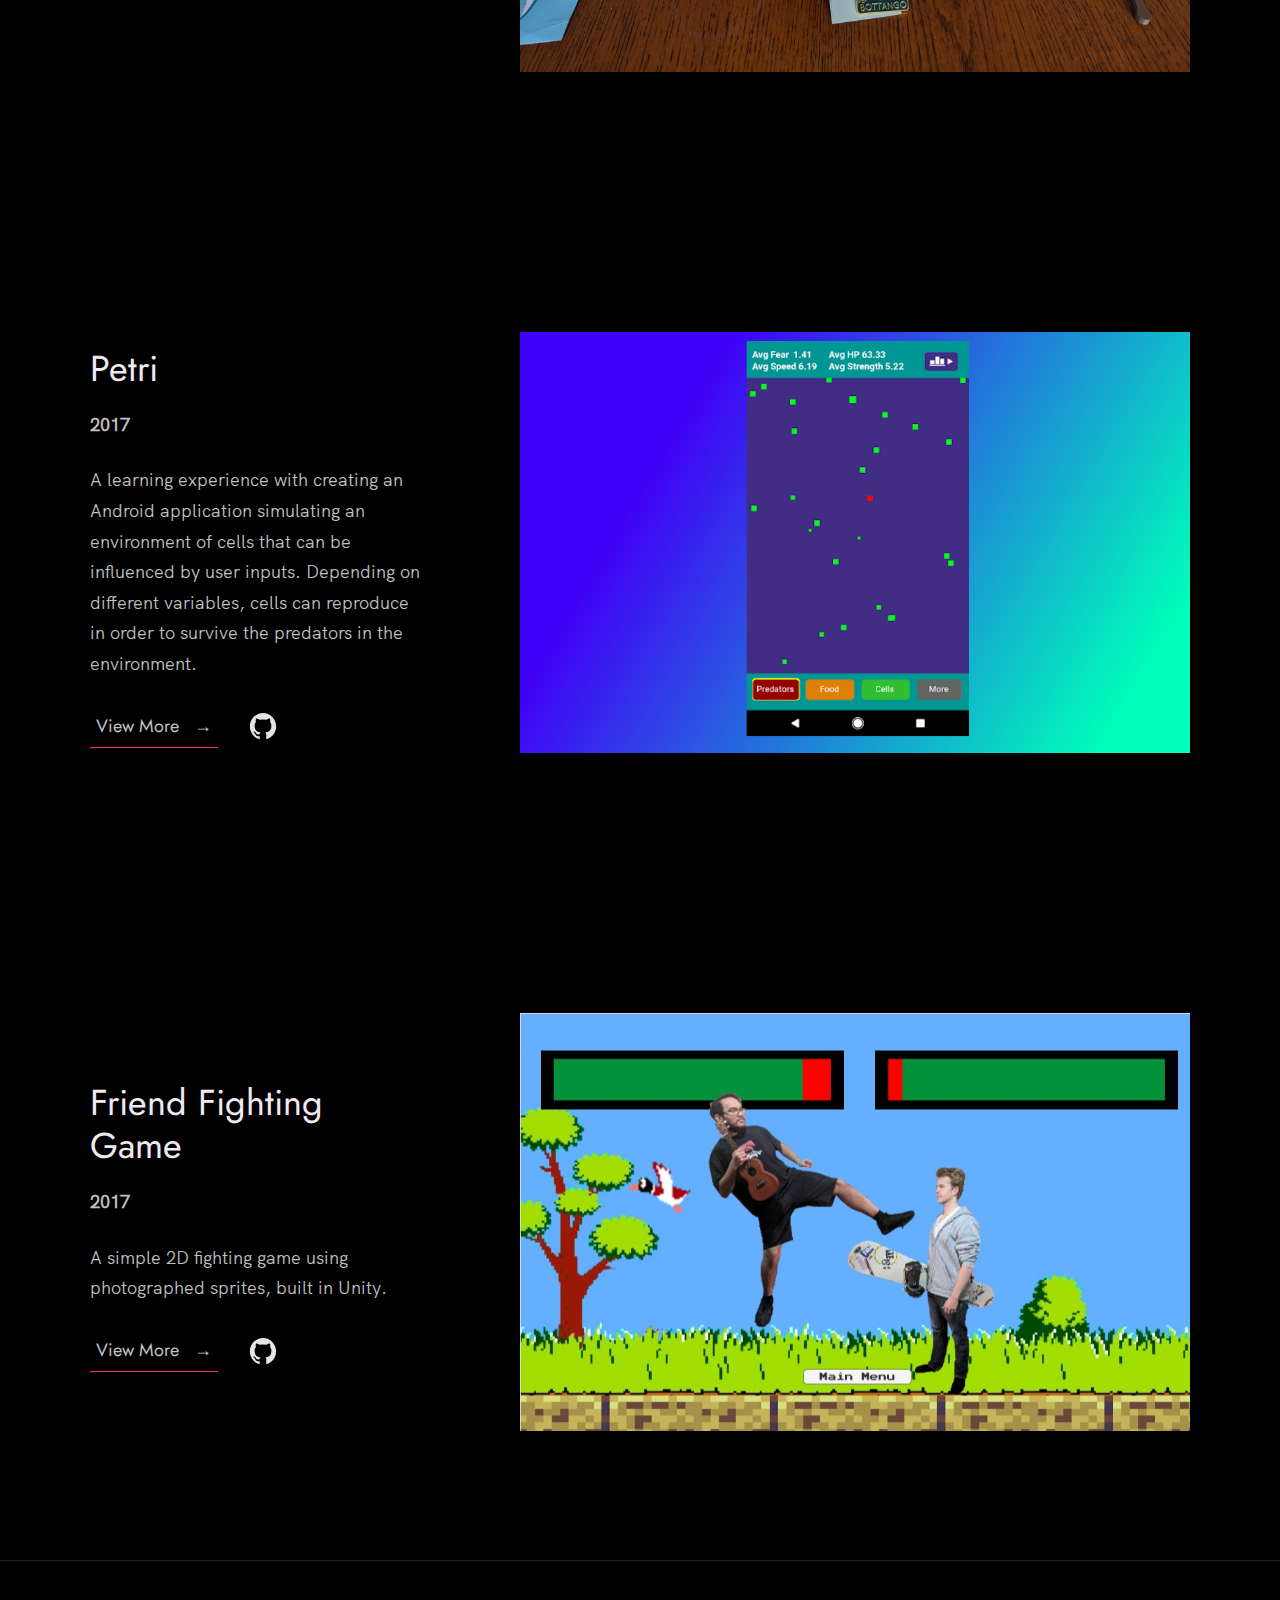
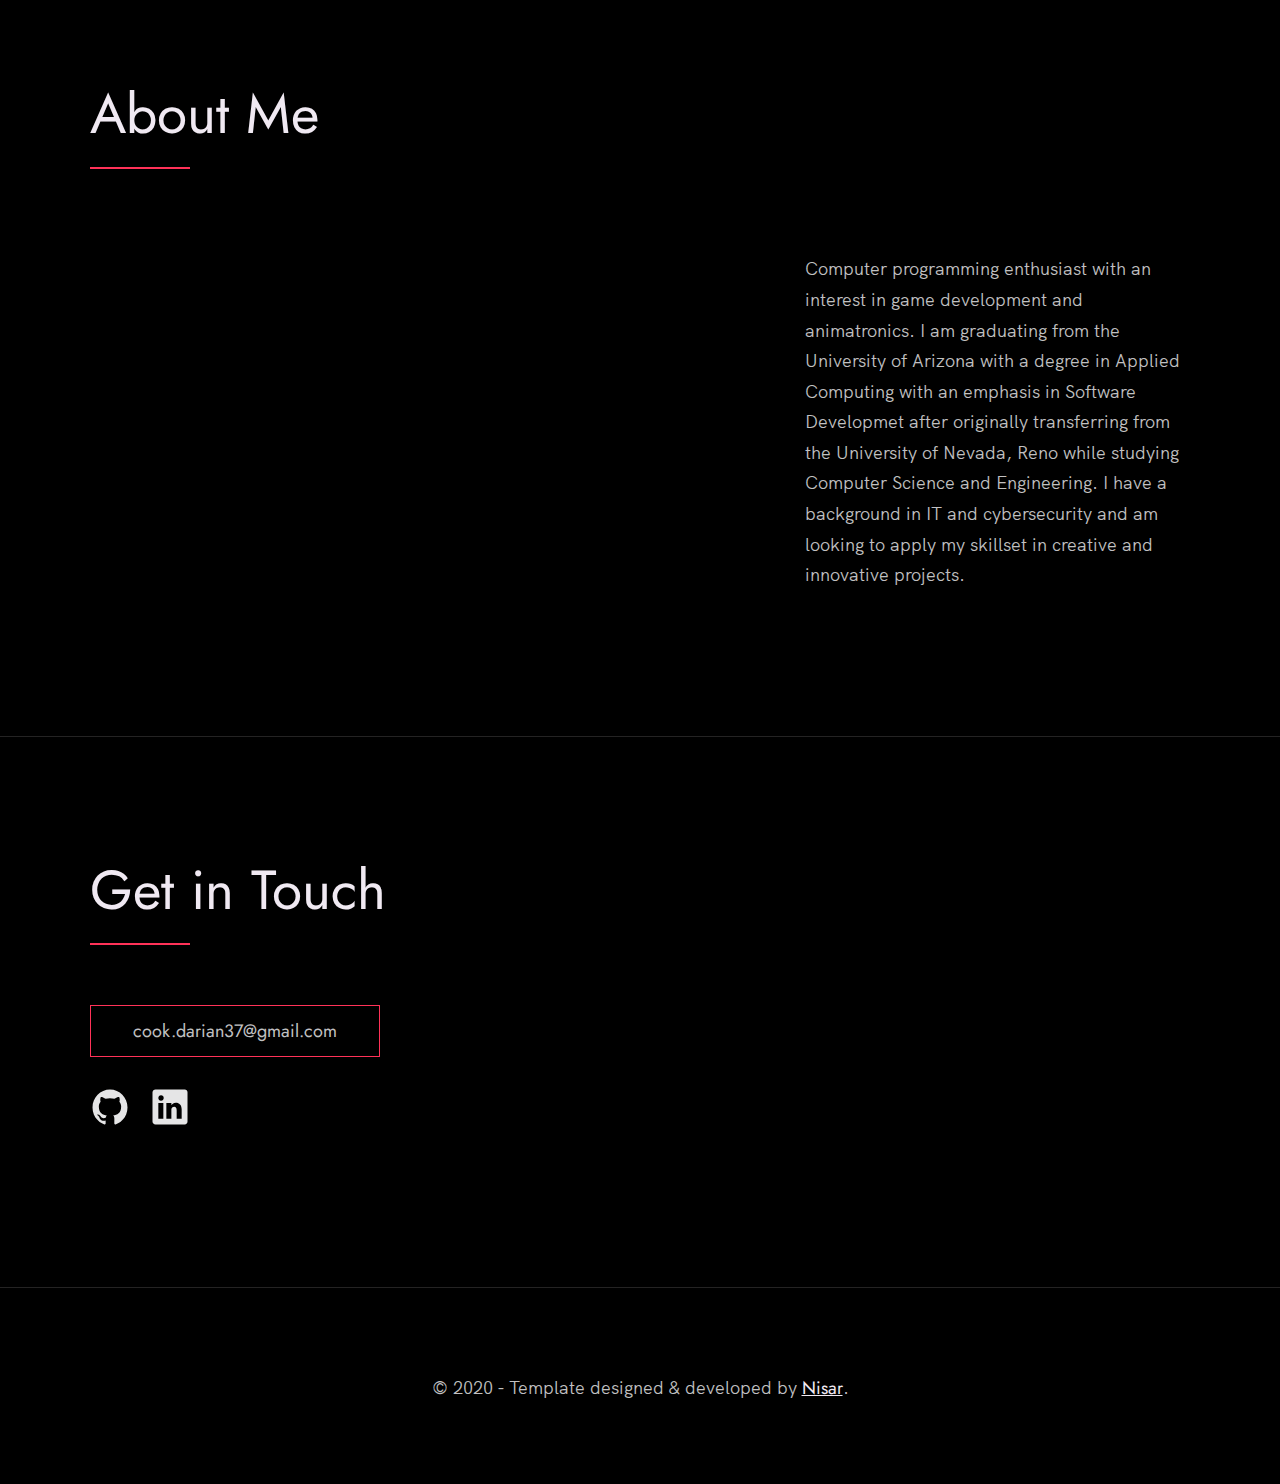
==== commit a7e28d29: "Update index.html" ====
--- a/index.html
+++ b/index.html
@@ -85,7 +85,7 @@
               <h3>Petri</h3>
               <h4>2017</h4>
               <p>
-                A learning experience with creating Android application simulating an environment of cells that can be influenced by user inputs. Depending on different variables, cells can reproduce in order to survive the predators in the environment.
+                A learning experience with creating an Android application simulating an environment of cells that can be influenced by user inputs. Depending on different variables, cells can reproduce in order to survive the predators in the environment.
               </p>
 
               <div class="work__links">
@@ -202,4 +202,4 @@
   <script src="./index.js"></script>
 </body>
 
-</html>+</html>
